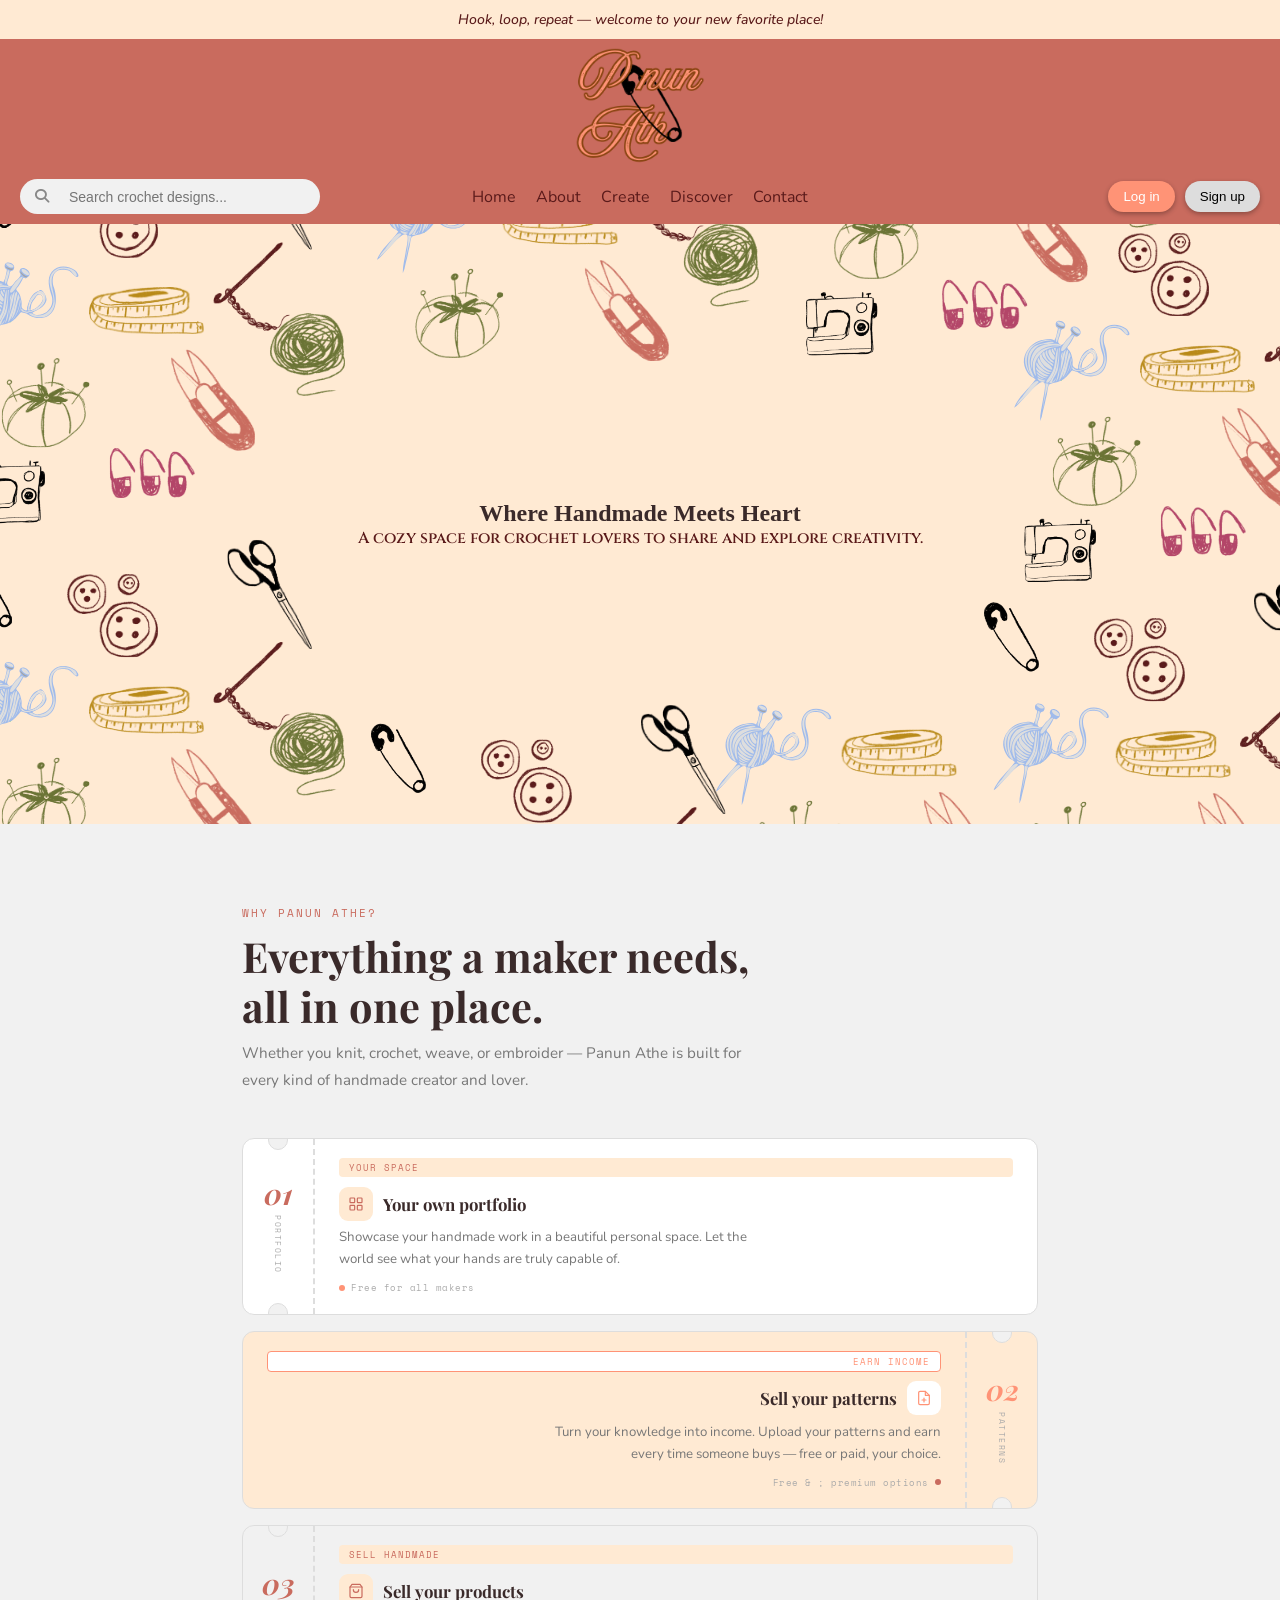
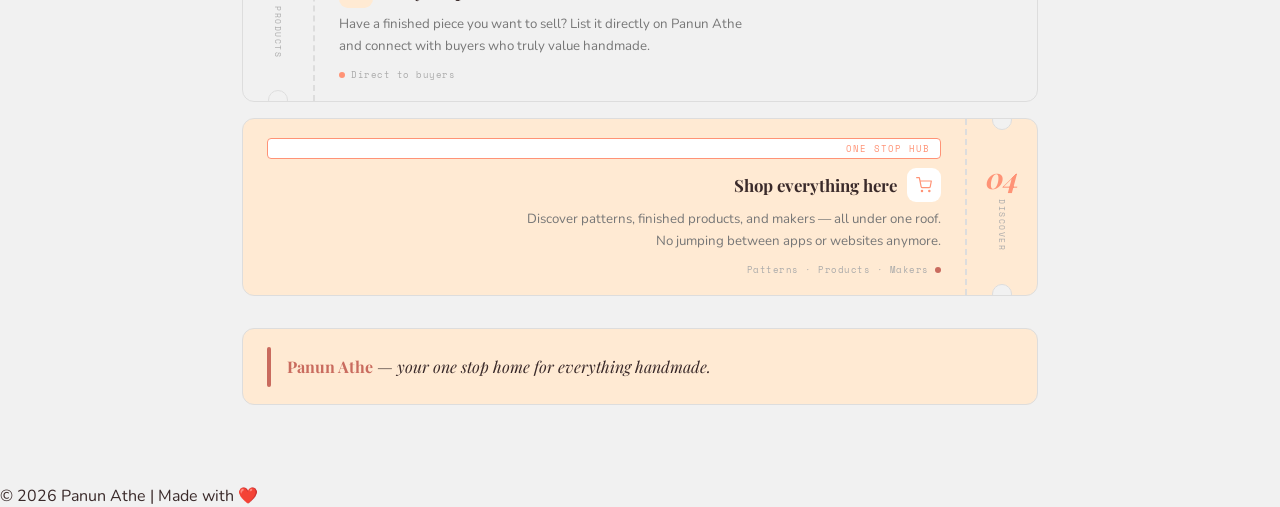
==== index.html @ ab09d7f5 "Added the why section in body. Also designed this section in css." ====
<!DOCTYPE html>
<html lang="en">

<head>
    <meta charset="UTF-8">
    <meta name="viewport" content="width=device-width, initial-scale=1.0">
    <title>Panun Athe</title>
    <link rel="stylesheet" href="./styles.css" />
    <link rel="stylesheet" href="https://cdnjs.cloudflare.com/ajax/libs/font-awesome/6.5.0/css/all.min.css">
    <link rel="preconnect" href="https://fonts.googleapis.com">
    <link rel="preconnect" href="https://fonts.gstatic.com" crossorigin>
    <link href="https://fonts.googleapis.com/css2?family=Cinzel:wght@400..900&display=swap" rel="stylesheet">
    <link
        href="https://fonts.googleapis.com/css2?family=Playfair+Display:ital,wght@0,700;1,700&family=Space+Mono:wght@400;700&family=Nunito:wght@400;600&display=swap"
        rel="stylesheet" />
</head>

<body>

    <!-- Top Announcement Bar -->
    <div class="top-bar">
        <p> Hook, loop, repeat — welcome to your new favorite place!</p>
    </div>

    <div class="logo">
        <img id="PA" src="./assests/images/PanunAtheLogo.png" alt="Panun Athe logo">
    </div>

    <!-- Navigation Bar -->
    <header class="navbar">

        <!-- Left Section (Search Bar) -->
        <div class="nav-left">
            <div class="search-box">
                <span class="search-icon">
                    <i class="fa-solid fa-magnifying-glass search-icon"></i>
                </span>
                <input type="text" placeholder="Search crochet designs...">
            </div>
        </div>

        <!-- Center Section -->
        <div class="nav-center">
            <a href="#">Home</a>
            <a href="./about.html">About</a>
            <a href="#">Create</a>
            <a href="#">Discover</a>
            <a href="#">Contact</a>
        </div>

        <!-- Right Section -->
        <div class="nav-right">
            <button class="login-btn">Log in</button>
            <button class="signup-btn">Sign up</button>
        </div>
    </header>

    <main>
        <section class="hero">

            <h1>Where Handmade Meets Heart</h1>
            <p>A cozy space for crochet lovers to share and explore creativity.</p>

        </section>

        <section class="why-section">

            <p class="why-label">Why Panun Athe?</p>
            <h2 class="why-title">Everything a maker needs,<br>all in one place.</h2>
            <p class="why-subtitle">Whether you knit, crochet, weave, or embroider — Panun Athe is built for every kind of handmade creator and lover.</p>
        
            <div class="ticket-stack">
                <div class="ticket">

                    <!-- Ticket 01 -->
                    <div class="ticket-stub">
                        <span class="stub-num" style="color: var(--red);">01</span>
                        <span class="stub-word">Portfolio</span>
                    </div>
                    <div class="ticket-body">
                        <span class="ticket-tag" style="background: var(--peach); color: var(--red)">Your space</span>
                        <div class="ticket-top-row">
                            <div class="ticket-icon" style="background: var(--peach);">
                                <svg viewBox="0 0 24 24" fill="none" stroke="#c96b5e" stroke-width="1.8"
                                    stroke-linecap="round" stroke-linejoin="round">
                                    <rect x="3" y="3" width="7" height="7" rx="1" />
                                    <rect x="14" y="3" width="7" height="7" rx="1" />
                                    <rect x="3" y="14" width="7" height="7" rx="1" />
                                    <rect x="14" y="14" width="7" height="7" rx="1" />
                                </svg>
                            </div>
                            <div class="ticket-name">Your own portfolio</div>
                        </div>
                        <p class="ticket-desc">Showcase your handmade work in a beautiful personal space. Let the world see what your hands are truly capable of.</p>
                        <div class="ticket-footer">
                            <div class="footer-dot" style="background: var(--orange);"></div>
                            <span class="footer-text">Free for all makers</span>
                        </div>
                    </div>
                </div>

                <!-- Ticket 02 -->
                <div class="ticket right">
                    <div class="ticket-stub">
                        <span class="stub-num" style="color: var(--orange);">02</span>
                        <span class="stub-word">Patterns</span>
                    </div>
                    <div class="ticket-body">
                        <span class="ticket-tag"
                            style="background: var(--white); color: var(--orange); border: 1px solid var(--orange);">Earn
                            income</span>
                        <div class="ticket-top-row">
                            <div class="ticket-icon" style="background: var(--white);">
                                <svg viewBox="0 0 24 24" fill="none" stroke="#ff9376" stroke-width="1.8"
                                    stroke-linecap="round" stroke-linejoin="round">
                                    <path d="M14 2H6a2 2 0 0 0-2 2v16a2 2 0 0 0 2 2h12a2 2 0 0 0 2-2V8z" />
                                    <polyline points="14 2 14 8 20 8" />
                                    <line x1="9" y1="15" x2="15" y2="15" />
                                    <line x1="12" y1="12" x2="12" y2="18" />
                                </svg>
                            </div>
                            <div class="ticket-name">Sell your patterns</div>
                        </div>
                        <p class="ticket-desc">Turn your knowledge into income. Upload your patterns and earn every time someone buys — free or paid, your choice.</p>
                        <div class="ticket-footer">
                            <div class="footer-dot" style="background: var(--red);"></div>
                            <span class="footer-text">Free & ; premium options</span>
                        </div>
                    </div>
                </div>
                
                <!-- Ticket 03 -->
                <div class="ticket plain">
                    <div class="ticket-stub">
                        <span class="stub-num" style="color: var(--red);">03</span>
                        <span class="stub-word">Products</span>
                    </div>
                    <div class="ticket-body">
                        <span class="ticket-tag" style="background: var(--peach); color: var(--red);">Sell
                            handmade</span>
                        <div class="ticket-top-row">
                            <div class="ticket-icon" style="background: var(--peach);">
                                <svg viewBox="0 0 24 24" fill="none" stroke="#c96b5e" stroke-width="1.8"
                                    stroke-linecap="round" stroke-linejoin="round">
                                    <path d="M6 2L3 6v14a2 2 0 0 0 2 2h14a2 2 0 0 0 2-2V6l-3-4z" />
                                    <line x1="3" y1="6" x2="21" y2="6" />
                                    <path d="M16 10a4 4 0 0 1-8 0" />
                                </svg>
                            </div>
                            <div class="ticket-name">Sell your products</div>
                        </div>
                        <p class="ticket-desc">Have a finished piece you want to sell? List it directly on Panun Athe and connect with buyers who truly value handmade.</p>
                        <div class="ticket-footer">
                            <div class="footer-dot" style="background: var(--orange);"></div>
                            <span class="footer-text">Direct to buyers</span>
                        </div>
                    </div>
                </div>

                <!-- Ticket 04 -->
                <div class="ticket right">
                    <div class="ticket-stub">
                        <span class="stub-num" style="color: var(--orange);">04</span>
                        <span class="stub-word">Discover</span>
                    </div>
                    <div class="ticket-body">
                        <span class="ticket-tag"
                            style="background: var(--white); color: var(--orange); border: 1px solid var(--orange);">One
                            stop hub</span>
                        <div class="ticket-top-row">
                            <div class="ticket-icon" style="background: var(--white);">
                                <svg viewBox="0 0 24 24" fill="none" stroke="#ff9376" stroke-width="1.8"
                                    stroke-linecap="round" stroke-linejoin="round">
                                    <circle cx="9" cy="21" r="1" />
                                    <circle cx="20" cy="21" r="1" />
                                    <path d="M1 1h4l2.68 13.39a2 2 0 0 0 2 1.61h9.72a2 2 0 0 0 2-1.61L23 6H6" />
                                </svg>
                            </div>
                            <div class="ticket-name">Shop everything here</div>
                        </div>
                        <p class="ticket-desc">Discover patterns, finished products, and makers — all under one roof. No jumping between apps or websites anymore.</p>
                        <div class="ticket-footer">
                            <div class="footer-dot" style="background: var(--red);"></div>
                            <span class="footer-text">Patterns · Products · Makers</span>
                        </div>
                    </div>
                </div>

            </div>

            <!-- Closing -->
            <div class="why-closing">
                <div class="closing-bar"></div>
                <p class="closing-text"><span>Panun Athe</span> — your one stop home for everything handmade.</p>
            </div>

        </section>
    </main>

    <footer>
        <p class="footer-bottom">© 2026 Panun Athe | Made with ❤️</p>
    </footer>


</body>

</html>
---- styles.css ----
* {
    margin: 0;
    padding: 0;
    box-sizing: border-box;
}

body {
    overflow-x: hidden;
}

/*top announcement bar*/
.top-bar {
    background-color: #FFEAD3;
    text-align: center;
    padding: 10px;
    margin-top: 0px;
    font-size: 14px;
    font-weight: 500;
    width: 100%;
}

.top-bar p {
    margin: 0;
    font-style: italic;
    color: #5a1a1a;
}

/*logo*/
.logo {
    background-color: #c96b5e;
    padding: 10px;
    width: 100%;
    height: 130px;
    display: flex;
    justify-content: center;
    align-items: center;
}

#PA {
    height: 120px;
    justify-content: center;
    position: static;

}

/*navbar*/
.navbar {
    display: flex;
    align-items: center;
    padding: 10px 20px;
    background-color: #c96b5e;
}

/*left*/
.nav-left {
    flex: 1;
    display: flex;
    align-items: center;
}

.search-box {
    display: flex;
    align-items: center;
    background-color: #f1f1f1;
    padding: 8px 15px;
    border-radius: 25px;
    width: 300px;
}

/* Icon */
.search-icon {
    margin-right: 10px;
    font-size: 14px;
    color: #888;
}

/* Input */
.search-box input {
    border: none;
    outline: none;
    background: transparent;
    width: 100%;
    font-size: 14px;
}


/*center*/
.nav-center {
    flex: 1;
    display: flex;
    justify-content: center;
    gap: 20px;
}

.nav-center a {
    text-decoration: none;
    color: #5a1a1a;
    transition: all 0.3s ease;
}

.nav-center a:hover {
    color: #FFEAD3;
    transform: translateY(-2px);
}

/*right*/
.nav-right {
    flex: 1;
    display: flex;
    justify-content: flex-end;
    gap: 10px;
}

/*buttons*/
.login-btn {
    background-color: #ff9376;
    color: white;
    border: none;
    padding: 8px 15px;
    border-radius: 20px;
}

.signup-btn {
    background-color: #ddd;
    border: none;
    padding: 8px 15px;
    border-radius: 20px;
}

.login-btn,
.signup-btn {
    box-shadow: 0 2px 5px rgba(0, 0, 0, 0.3);
}

.login-btn,
.signup-btn {
    transition: all 0.3s ease;
    cursor: pointer;
}

.login-btn:hover {
    background-color: #c4001d;
    transform: scale(1.05);
}

.signup-btn:hover {
    background-color: #ccc;
    transform: scale(1.05);
}

/* Hero */
.hero {
    background-image: url("./assests/images/doodle.png");
    background-position: center;
    height: 600px;
    display: flex;
    flex-direction: column;
    justify-content: center;
    align-items: center;
    position: relative;
}

.hero h1,
.hero p {
    position: relative;
    z-index: 1;
}

.hero>h1 {
    font-family: Gravitas One;
}

.hero>p {
    font-family: Cinzel;
    font-weight: 580;
    color: #5a1a1a;
}

/* ROOT COLOURS */
:root {
    --red: #c96b5e;
    --light-grey: #f1f1f1;
    --peach: #ffead3;
    --mid-grey: #dddddd;
    --orange: #ff9376;
    --text-dark: #3a2a2a;
    --text-mid: #777777;
    --text-soft: #aaaaaa;
    --white: #ffffff;
}

/* PAGE */
body {
    font-family: 'Nunito', sans-serif;
    background: var(--light-grey);
    color: var(--text-dark);
    min-height: 100vh;
}

/* ===== SECTION WRAPPER ===== */
.why-section {
    max-width: 860px;
    margin: 0 auto;
    padding: 5rem 2rem;
}


.why-label {
    font-family: 'Space Mono', monospace;
    font-size: 0.7rem;
    letter-spacing: 2px;
    text-transform: uppercase;
    color: var(--red);
    margin-bottom: 0.6rem;
}

.why-title {
    font-family: 'Playfair Display', serif;
    font-size: clamp(1.8rem, 4vw, 2.6rem);
    font-weight: 700;
    color: var(--text-dark);
    line-height: 1.2;
    margin-bottom: 0.6rem;
}

.why-subtitle {
    font-size: 0.95rem;
    color: var(--text-mid);
    line-height: 1.75;
    max-width: 500px;
    margin-bottom: 2.8rem;
}

/* TICKET STACK */
.ticket-stack {
    display: flex;
    flex-direction: column;
    gap: 1rem;
}

/* ===== SINGLE TICKET ===== */
.ticket {
    display: flex;
    border: 1.5px solid var(--mid-grey);
    border-radius: 12px;
    overflow: hidden;
    background: var(--white);
    min-height: 110px;
    transition: transform 0.2s ease, box-shadow 0.2s ease;
}

.ticket:hover {
    transform: translateY(-2px);
    box-shadow: 0 6px 24px rgba(37, 24, 23, 0.12);
}

/* ticket 02 and 04 are flipped right */
.ticket.right {
    flex-direction: row-reverse;
    background: var(--peach);
}

/* ticket 03 uses light grey background */
.ticket.plain {
    background: var(--light-grey);
}

/* ===== STUB (numbered side) ===== */
.ticket-stub {
    width: 72px;
    flex-shrink: 0;
    display: flex;
    flex-direction: column;
    align-items: center;
    justify-content: center;
    gap: 8px;
    padding: 1rem 0.5rem;
    border-right: 2px dashed var(--mid-grey);
    position: relative;
}

.ticket.right .ticket-stub {
    border-right: none;
    border-left: 2px dashed var(--mid-grey);
}

/* punched holes top and bottom of stub */
.ticket-stub::before,.ticket-stub::after {
    content: '';
    width: 18px;
    height: 18px;
    border-radius: 50%;
    background: var(--light-grey);
    border: 1.5px solid var(--mid-grey);
    position: absolute;
    left: 50%;
    transform: translateX(-50%);
}

.ticket-stub::before {
    top: -9px;
}

.ticket-stub::after {
    bottom: -9px;
}

.stub-num {
    font-family: 'Playfair Display', serif;
    font-style: italic;
    font-size: 1.8rem;
    font-weight: 700;
    line-height: 1;
}

.stub-word {
    font-family: 'Space Mono', monospace;
    font-size: 0.52rem;
    letter-spacing: 1.5px;
    text-transform: uppercase;
    color: var(--text-soft);
    writing-mode: vertical-rl;
}

/* ===== TICKET BODY ===== */
.ticket-body {
    flex: 1;
    padding: 1.2rem 1.5rem;
    display: flex;
    flex-direction: column;
    justify-content: center;
}

.ticket.right .ticket-body {
    text-align: right;
}

/* ===== TAG PILL ===== */
.ticket-tag {
    font-family: 'Space Mono', monospace;
    font-size: 0.58rem;
    letter-spacing: 1px;
    text-transform: uppercase;
    padding: 3px 10px;
    border-radius: 4px;
    display: inline-block;
    margin-bottom: 0.6rem;
}

/* ===== ICON + TITLE ROW ===== */
.ticket-top-row {
    display: flex;
    align-items: center;
    gap: 0.6rem;
    margin-bottom: 0.4rem;
}

.ticket.right .ticket-top-row {
    flex-direction: row-reverse;
}

.ticket-icon {
    width: 34px;
    height: 34px;
    border-radius: 9px;
    display: flex;
    align-items: center;
    justify-content: center;
    flex-shrink: 0;
}

.ticket-icon svg {
    width: 16px;
    height: 16px;
}

.ticket-name {
    font-family: 'Playfair Display', serif;
    font-size: 1.05rem;
    font-weight: 700;
    color: var(--text-dark);
}

/* ===== DESCRIPTION ===== */
.ticket-desc {
    font-size: 0.83rem;
    color: var(--text-mid);
    line-height: 1.65;
    max-width: 420px;
}

.ticket.right .ticket-desc {
    margin-left: auto;
}

/* ===== FOOTER DETAIL ===== */
.ticket-footer {
    display: flex;
    align-items: center;
    gap: 0.4rem;
    margin-top: 0.65rem;
}

.ticket.right .ticket-footer {
    flex-direction: row-reverse;
}

.footer-dot {
    width: 6px;
    height: 6px;
    border-radius: 50%;
    flex-shrink: 0;
}

.footer-text {
    font-family: 'Space Mono', monospace;
    font-size: 0.58rem;
    letter-spacing: 0.5px;
    color: var(--text-soft);
}

/* ===== CLOSING LINE ===== */
.why-closing {
    margin-top: 2rem;
    padding: 1.1rem 1.5rem;
    background: var(--peach);
    border-radius: 12px;
    border: 1.5px solid var(--mid-grey);
    display: flex;
    align-items: center;
    gap: 1rem;
}

.closing-bar {
    width: 4px;
    height: 40px;
    background: var(--red);
    border-radius: 2px;
    flex-shrink: 0;
}

.closing-text {
    font-family: 'Playfair Display', serif;
    font-style: italic;
    font-size: 1rem;
    color: var(--text-dark);
    line-height: 1.5;
}

.closing-text span {
    font-style: normal;
    color: var(--red);
    font-weight: 700;
}

/* ===== ANIMATIONS ===== */
@keyframes slideUp {
    from {
        opacity: 0;
        transform: translateY(24px);
    }

    to {
        opacity: 1;
        transform: translateY(0);
    }
}

.ticket {
    animation: slideUp 0.5s ease both;
}

.ticket:nth-child(1) {
    animation-delay: 0.1s;
}

.ticket:nth-child(2) {
    animation-delay: 0.2s;
}

.ticket:nth-child(3) {
    animation-delay: 0.3s;
}

.ticket:nth-child(4) {
    animation-delay: 0.4s;
}

/* ===== RESPONSIVE FOR WHY SECTION===== */
@media (max-width: 520px) {
    .ticket-stub {
        width: 56px;
    }

    .stub-num {
        font-size: 1.4rem;
    }

    .ticket-body {
        padding: 1rem;
    }

    .ticket-name {
        font-size: 0.95rem;
    }
}
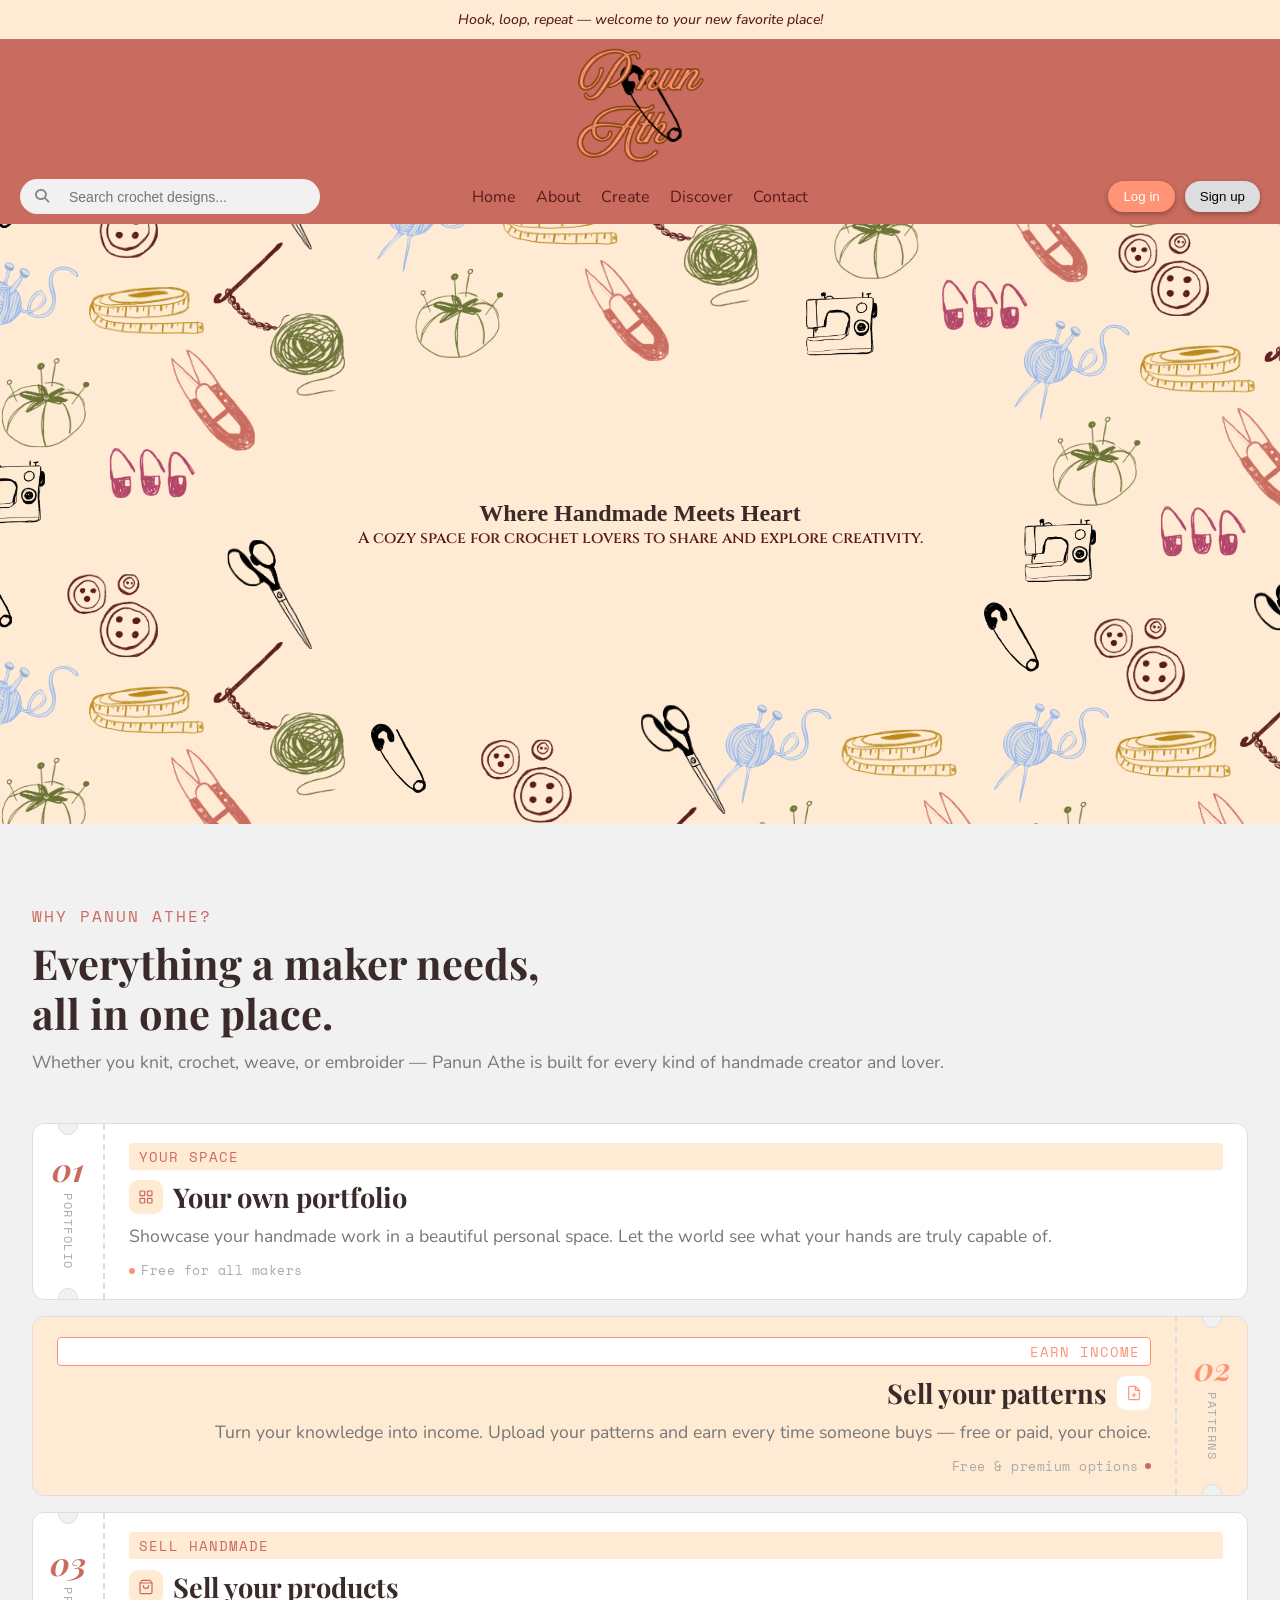
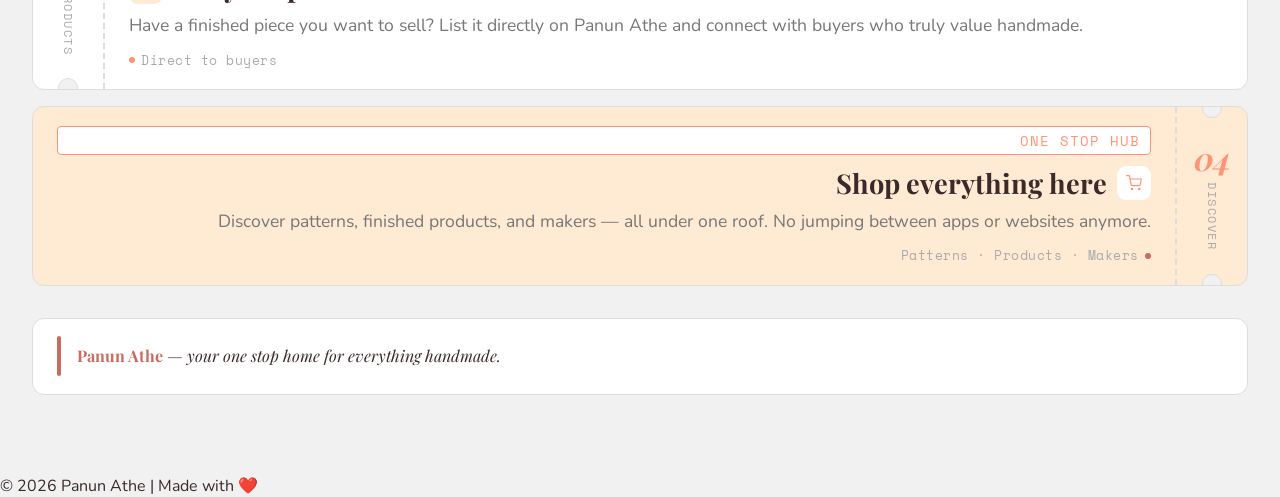
==== commit 467cca8d: "Edited the why section in css. Incresed its width and checked different color combos." ====
--- a/index.html
+++ b/index.html
@@ -124,7 +124,7 @@
                         <p class="ticket-desc">Turn your knowledge into income. Upload your patterns and earn every time someone buys — free or paid, your choice.</p>
                         <div class="ticket-footer">
                             <div class="footer-dot" style="background: var(--red);"></div>
-                            <span class="footer-text">Free & ; premium options</span>
+                            <span class="footer-text">Free & premium options</span>
                         </div>
                     </div>
                 </div>
--- a/styles.css
+++ b/styles.css
@@ -199,7 +199,7 @@
 
 /* ===== SECTION WRAPPER ===== */
 .why-section {
-    max-width: 860px;
+    max-width: 100%;
     margin: 0 auto;
     padding: 5rem 2rem;
 }
@@ -207,7 +207,7 @@
 
 .why-label {
     font-family: 'Space Mono', monospace;
-    font-size: 0.7rem;
+    font-size: 1.0rem;
     letter-spacing: 2px;
     text-transform: uppercase;
     color: var(--red);
@@ -224,10 +224,10 @@
 }
 
 .why-subtitle {
-    font-size: 0.95rem;
+    font-size: 1.1rem;
     color: var(--text-mid);
     line-height: 1.75;
-    max-width: 500px;
+    max-width: 100%;
     margin-bottom: 2.8rem;
 }
 
@@ -262,7 +262,7 @@
 
 /* ticket 03 uses light grey background */
 .ticket.plain {
-    background: var(--light-grey);
+    background: var(--white);
 }
 
 /* ===== STUB (numbered side) ===== */
@@ -308,14 +308,14 @@
 .stub-num {
     font-family: 'Playfair Display', serif;
     font-style: italic;
-    font-size: 1.8rem;
+    font-size: 2.0rem;
     font-weight: 700;
     line-height: 1;
 }
 
 .stub-word {
     font-family: 'Space Mono', monospace;
-    font-size: 0.52rem;
+    font-size: 0.75rem;
     letter-spacing: 1.5px;
     text-transform: uppercase;
     color: var(--text-soft);
@@ -338,7 +338,7 @@
 /* ===== TAG PILL ===== */
 .ticket-tag {
     font-family: 'Space Mono', monospace;
-    font-size: 0.58rem;
+    font-size: 0.9rem;
     letter-spacing: 1px;
     text-transform: uppercase;
     padding: 3px 10px;
@@ -376,17 +376,17 @@
 
 .ticket-name {
     font-family: 'Playfair Display', serif;
-    font-size: 1.05rem;
+    font-size: 1.7rem;
     font-weight: 700;
     color: var(--text-dark);
 }
 
 /* ===== DESCRIPTION ===== */
 .ticket-desc {
-    font-size: 0.83rem;
+    font-size: 1.1rem;
     color: var(--text-mid);
     line-height: 1.65;
-    max-width: 420px;
+    max-width: 100%;
 }
 
 .ticket.right .ticket-desc {
@@ -414,7 +414,7 @@
 
 .footer-text {
     font-family: 'Space Mono', monospace;
-    font-size: 0.58rem;
+    font-size: 0.80rem;
     letter-spacing: 0.5px;
     color: var(--text-soft);
 }
@@ -423,7 +423,7 @@
 .why-closing {
     margin-top: 2rem;
     padding: 1.1rem 1.5rem;
-    background: var(--peach);
+    background: var(--white);
     border-radius: 12px;
     border: 1.5px solid var(--mid-grey);
     display: flex;
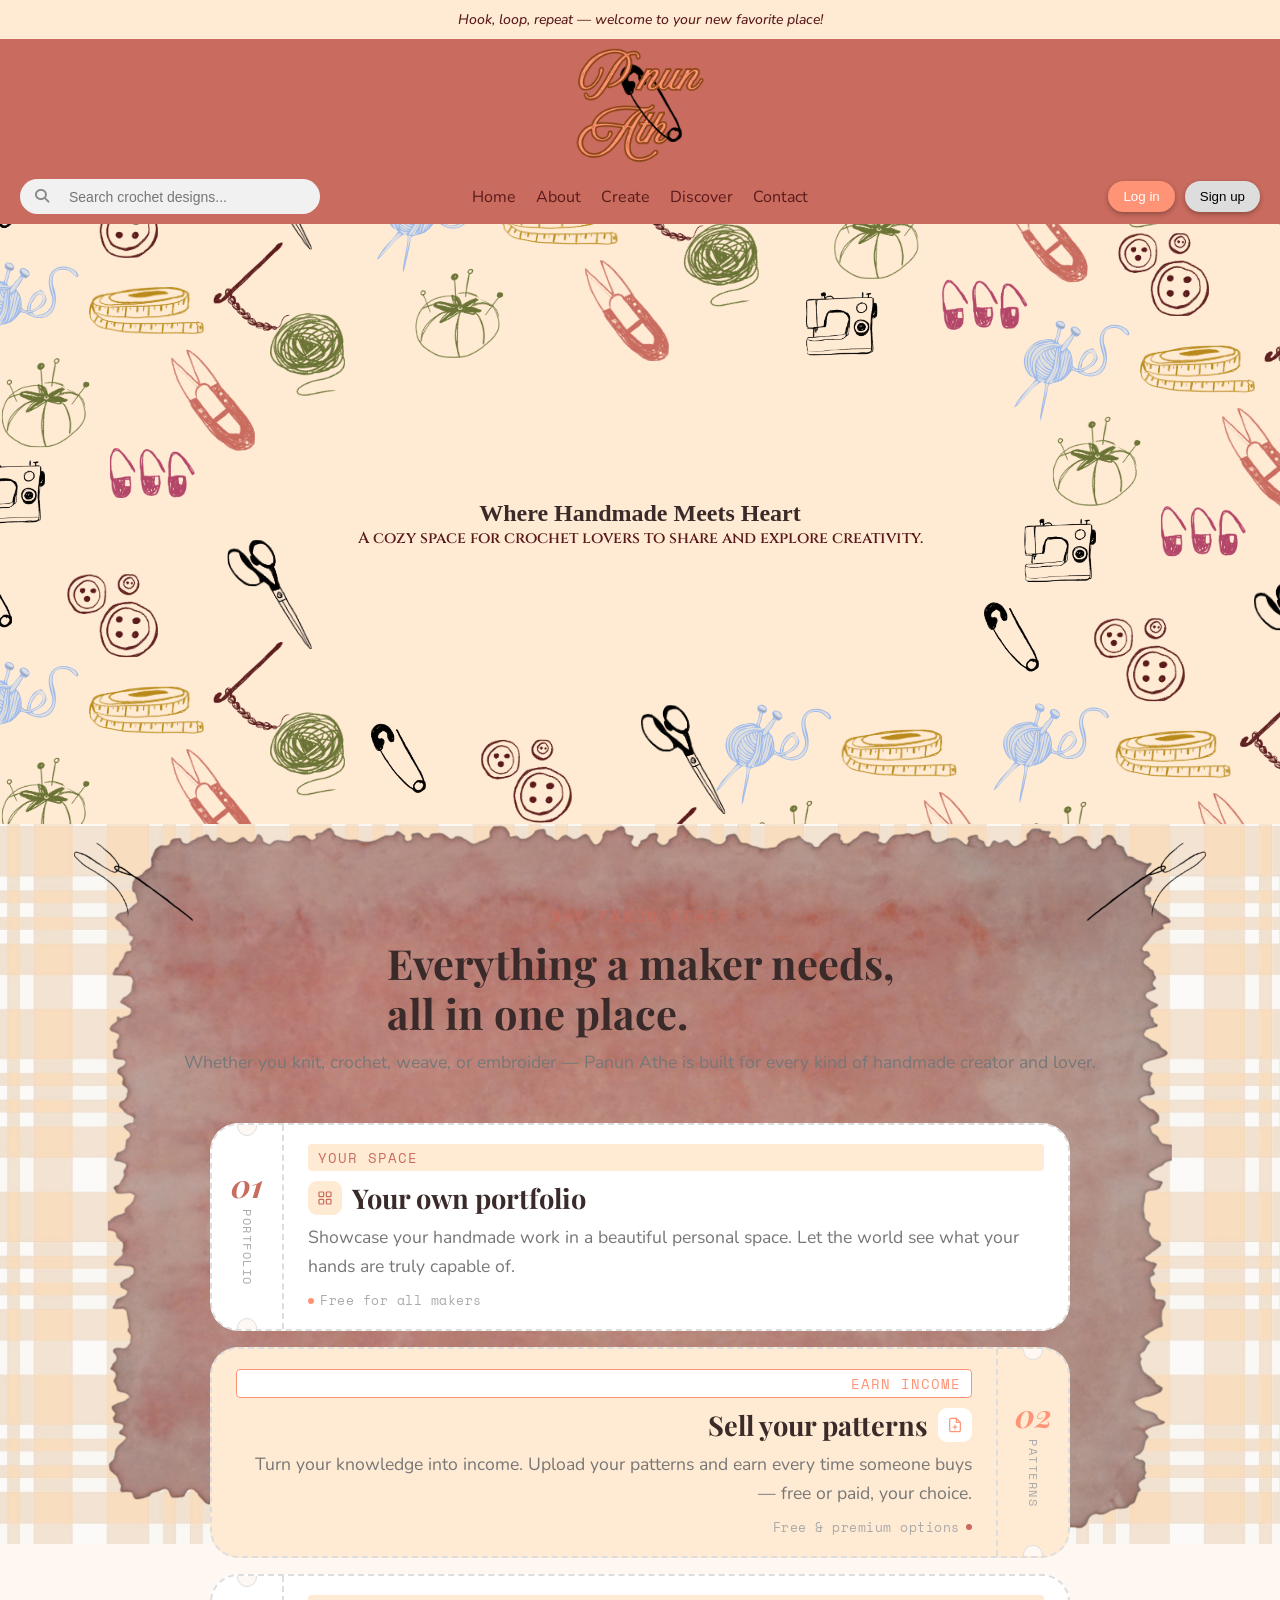
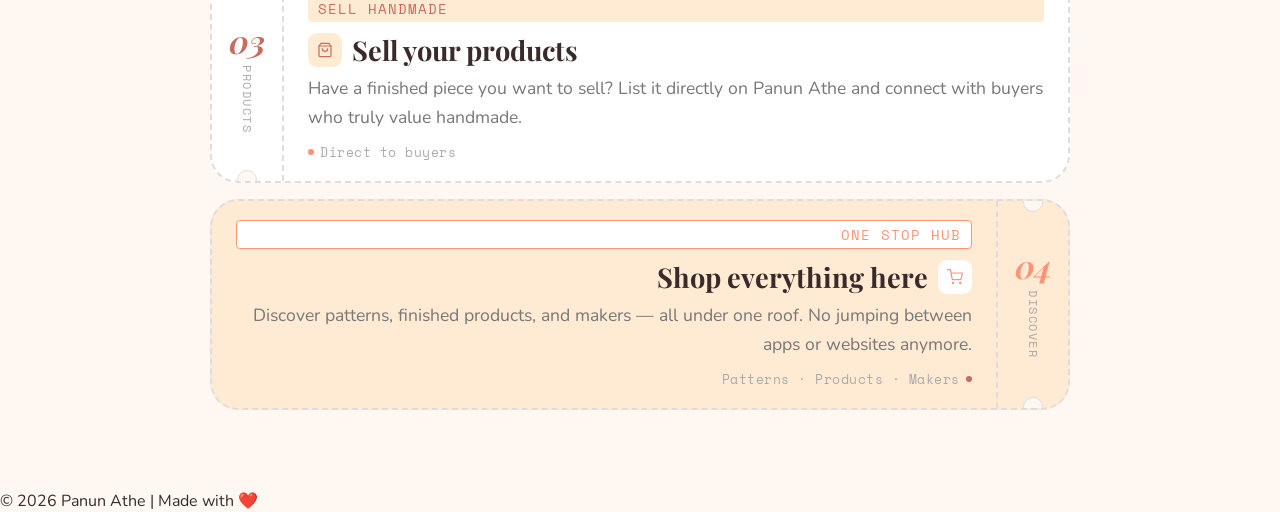
==== commit 1da02ee3: "Adjusted the styling of why panun athe section." ====
--- a/index.html
+++ b/index.html
@@ -188,11 +188,6 @@
 
             </div>
 
-            <!-- Closing -->
-            <div class="why-closing">
-                <div class="closing-bar"></div>
-                <p class="closing-text"><span>Panun Athe</span> — your one stop home for everything handmade.</p>
-            </div>
 
         </section>
     </main>
--- a/styles.css
+++ b/styles.css
@@ -179,7 +179,7 @@
 /* ROOT COLOURS */
 :root {
     --red: #c96b5e;
-    --light-grey: #f1f1f1;
+    --light-grey: #fff8f2;
     --peach: #ffead3;
     --mid-grey: #dddddd;
     --orange: #ff9376;
@@ -199,9 +199,18 @@
 
 /* ===== SECTION WRAPPER ===== */
 .why-section {
-    max-width: 100%;
-    margin: 0 auto;
-    padding: 5rem 2rem;
+width:100%;
+min-height: 100vh;
+display: flex;
+flex-direction: column;
+align-items: center;
+background-image: url("./assests/images/scrapbookbg.png");
+background-repeat: no-repeat;
+background-position: center-top;
+background-size: 100% auto;
+margin: 0 auto;
+padding: 5rem 2rem;
+
 }
 
 
@@ -236,13 +245,16 @@
     display: flex;
     flex-direction: column;
     gap: 1rem;
+    max-width: 860px;
+    margin: 0 auto;
+
 }
 
 /* ===== SINGLE TICKET ===== */
 .ticket {
     display: flex;
-    border: 1.5px solid var(--mid-grey);
-    border-radius: 12px;
+    border: 2px dashed var(--mid-grey);
+    border-radius: 28px;
     overflow: hidden;
     background: var(--white);
     min-height: 110px;
@@ -251,7 +263,7 @@
 
 .ticket:hover {
     transform: translateY(-2px);
-    box-shadow: 0 6px 24px rgba(37, 24, 23, 0.12);
+    box-shadow: 0 6px 18px rgba(0, 0, 0, 0.4);
 }
 
 /* ticket 02 and 04 are flipped right */
@@ -419,40 +431,6 @@
     color: var(--text-soft);
 }
 
-/* ===== CLOSING LINE ===== */
-.why-closing {
-    margin-top: 2rem;
-    padding: 1.1rem 1.5rem;
-    background: var(--white);
-    border-radius: 12px;
-    border: 1.5px solid var(--mid-grey);
-    display: flex;
-    align-items: center;
-    gap: 1rem;
-}
-
-.closing-bar {
-    width: 4px;
-    height: 40px;
-    background: var(--red);
-    border-radius: 2px;
-    flex-shrink: 0;
-}
-
-.closing-text {
-    font-family: 'Playfair Display', serif;
-    font-style: italic;
-    font-size: 1rem;
-    color: var(--text-dark);
-    line-height: 1.5;
-}
-
-.closing-text span {
-    font-style: normal;
-    color: var(--red);
-    font-weight: 700;
-}
-
 /* ===== ANIMATIONS ===== */
 @keyframes slideUp {
     from {
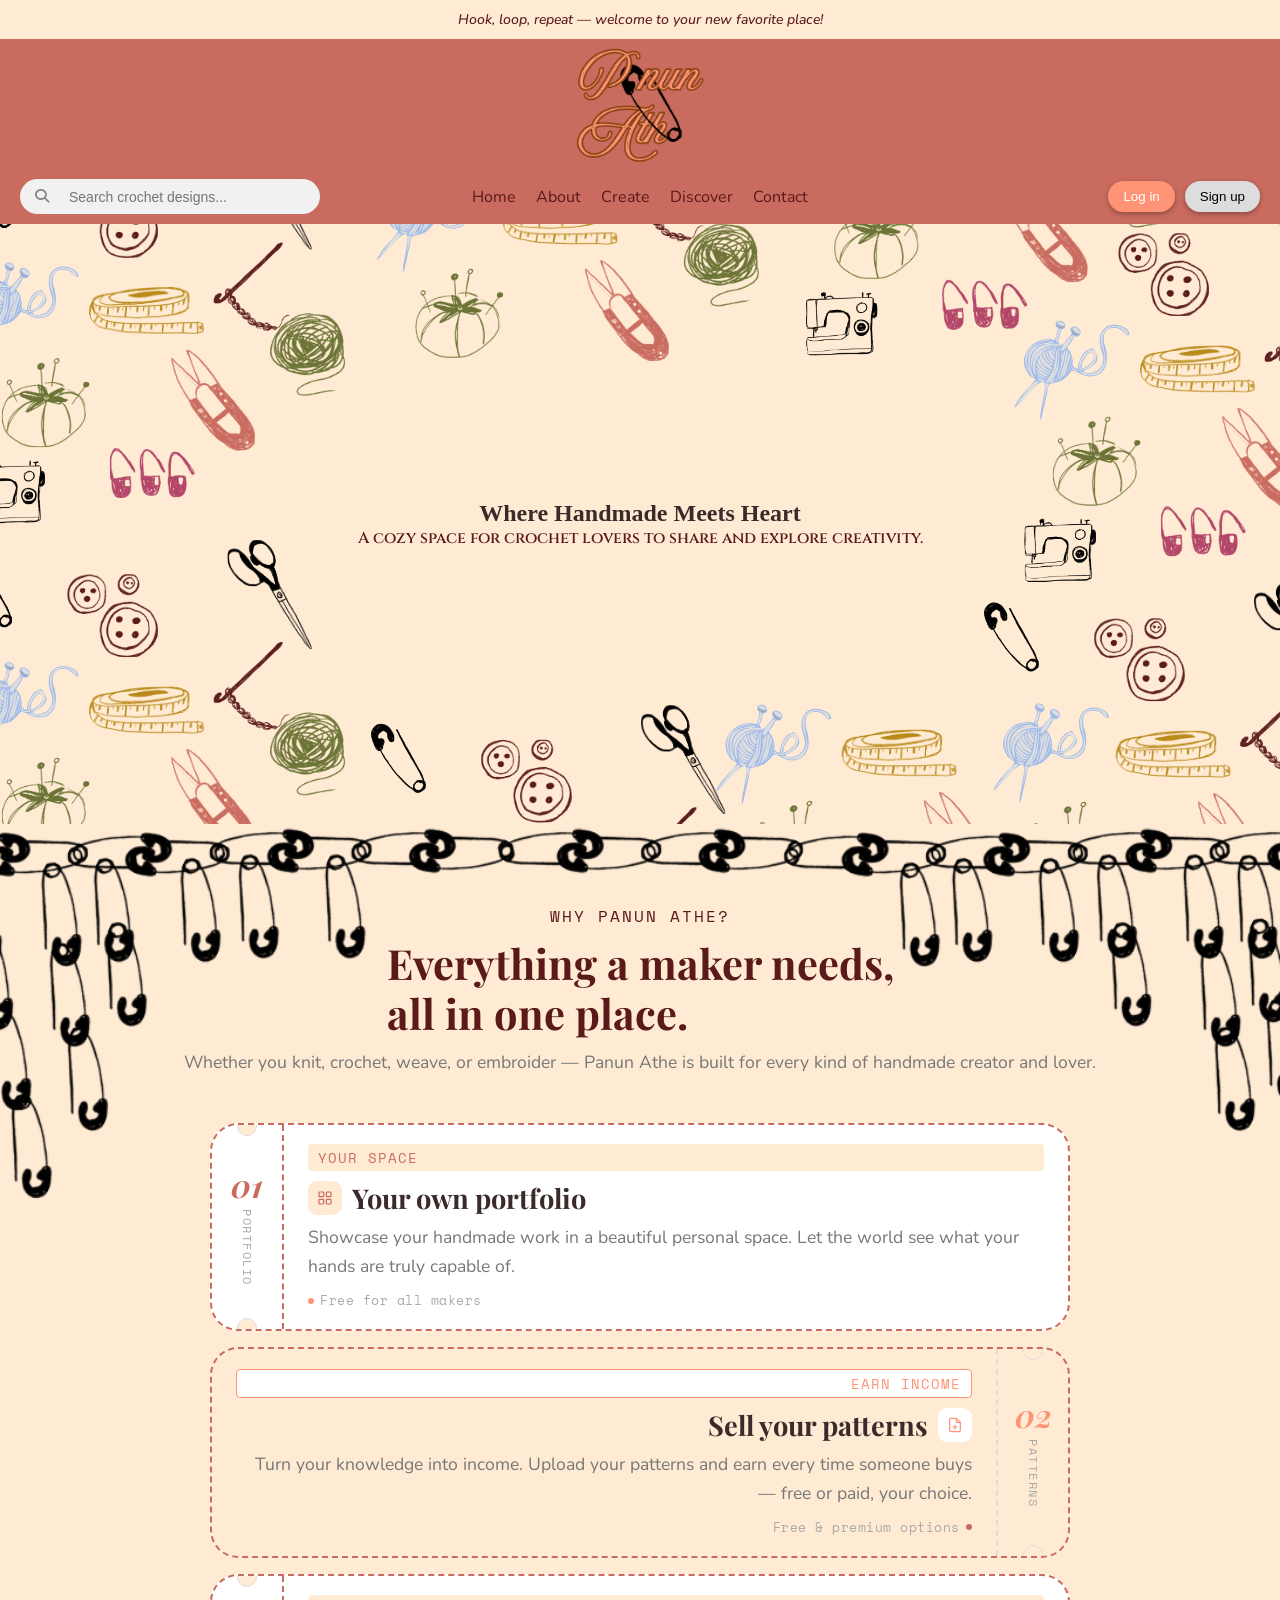
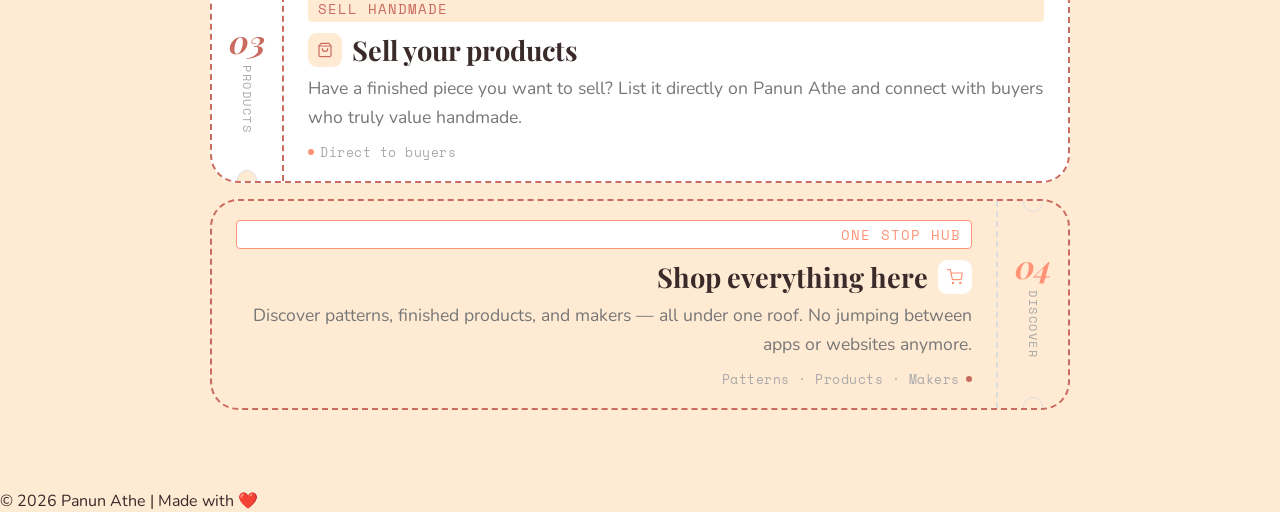
==== commit d810459a: "Added the panun athe icon. Also finalized the background for why panun athe section." ====
--- a/index.html
+++ b/index.html
@@ -13,6 +13,7 @@
     <link
         href="https://fonts.googleapis.com/css2?family=Playfair+Display:ital,wght@0,700;1,700&family=Space+Mono:wght@400;700&family=Nunito:wght@400;600&display=swap"
         rel="stylesheet" />
+    <link rel="icon" type="image/png" href="./assests/images/icon.png" />    
 </head>
 
 <body>
--- a/styles.css
+++ b/styles.css
@@ -179,7 +179,7 @@
 /* ROOT COLOURS */
 :root {
     --red: #c96b5e;
-    --light-grey: #fff8f2;
+    --light-grey: #FFEAD3;
     --peach: #ffead3;
     --mid-grey: #dddddd;
     --orange: #ff9376;
@@ -204,10 +204,10 @@
 display: flex;
 flex-direction: column;
 align-items: center;
-background-image: url("./assests/images/scrapbookbg.png");
+background-image: url("./assests/images/scrapbookbgmore\ \(5\).png");
 background-repeat: no-repeat;
-background-position: center-top;
-background-size: 100% auto;
+background-position: center center;
+background-size: cover;
 margin: 0 auto;
 padding: 5rem 2rem;
 
@@ -219,7 +219,7 @@
     font-size: 1.0rem;
     letter-spacing: 2px;
     text-transform: uppercase;
-    color: var(--red);
+    color: #5a1a1a;
     margin-bottom: 0.6rem;
 }
 
@@ -227,7 +227,7 @@
     font-family: 'Playfair Display', serif;
     font-size: clamp(1.8rem, 4vw, 2.6rem);
     font-weight: 700;
-    color: var(--text-dark);
+    color: #5a1a1a;
     line-height: 1.2;
     margin-bottom: 0.6rem;
 }
@@ -253,7 +253,7 @@
 /* ===== SINGLE TICKET ===== */
 .ticket {
     display: flex;
-    border: 2px dashed var(--mid-grey);
+    border: 2px dashed #c96b5e;
     border-radius: 28px;
     overflow: hidden;
     background: var(--white);
@@ -287,7 +287,7 @@
     justify-content: center;
     gap: 8px;
     padding: 1rem 0.5rem;
-    border-right: 2px dashed var(--mid-grey);
+    border-right: 2px dashed #c96b5e;
     position: relative;
 }
 
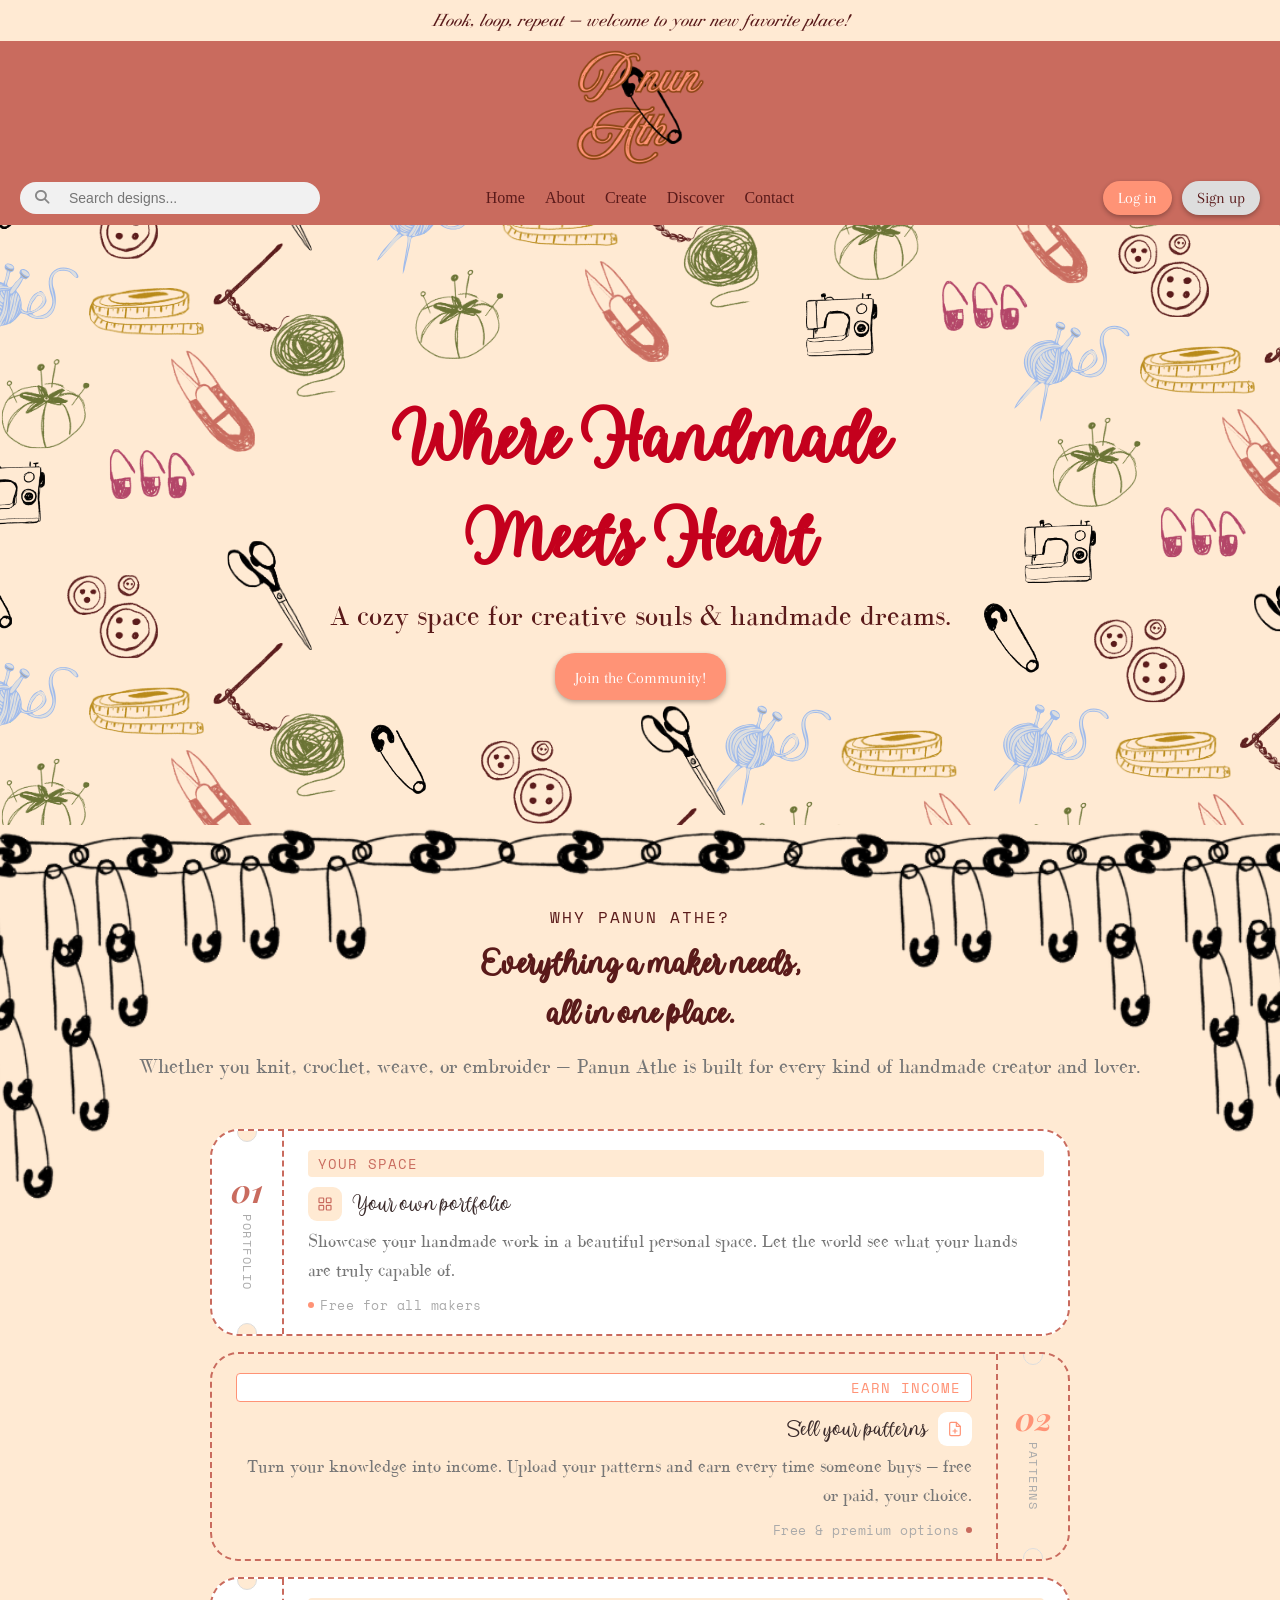
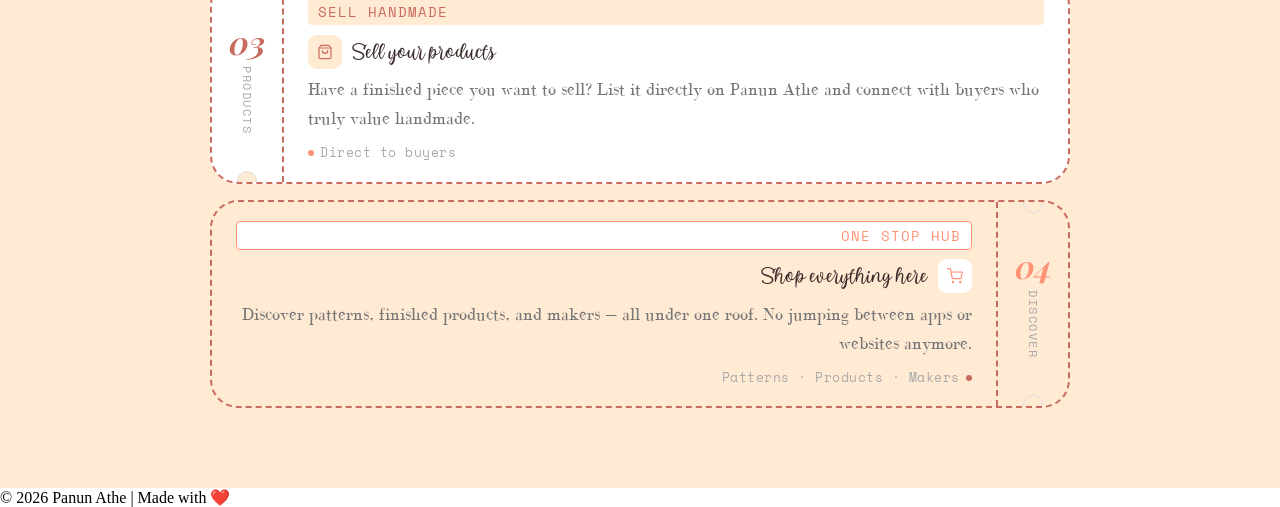
==== commit 387a7746: "Edited the fonts. Now the hero section and the why panun athe section look coordinated." ====
--- a/index.html
+++ b/index.html
@@ -36,7 +36,7 @@
                 <span class="search-icon">
                     <i class="fa-solid fa-magnifying-glass search-icon"></i>
                 </span>
-                <input type="text" placeholder="Search crochet designs...">
+                <input type="text" placeholder="Search designs...">
             </div>
         </div>
 
@@ -51,16 +51,17 @@
 
         <!-- Right Section -->
         <div class="nav-right">
-            <button class="login-btn">Log in</button>
-            <button class="signup-btn">Sign up</button>
+            <button class="login-btn"><a href="./login.html">Log in</a></button>
+            <button class="signup-btn"><a href="./signup.html">Sign up</a></button>
         </div>
     </header>
 
     <main>
         <section class="hero">
 
-            <h1>Where Handmade Meets Heart</h1>
-            <p>A cozy space for crochet lovers to share and explore creativity.</p>
+            <h1>Where <span>H</span>andmade<br>Meets <span>H</span>eart</h1>
+            <p>A cozy space for creative souls & handmade dreams.</p>
+            <button><a href="#">Join the Community!</a> </button>
 
         </section>
 
--- a/styles.css
+++ b/styles.css
@@ -23,6 +23,8 @@
     margin: 0;
     font-style: italic;
     color: #5a1a1a;
+    font-family: BodoniFlF-Italic, serif;
+    font-size: 18px;
 }
 
 /*logo*/
@@ -112,12 +114,25 @@
 }
 
 /*buttons*/
-.login-btn {
+.login-btn, .hero>button {
     background-color: #ff9376;
-    color: white;
     border: none;
     padding: 8px 15px;
     border-radius: 20px;
+}
+
+.login-btn a, .hero>button a {
+    color: white;
+    text-decoration: none;
+    font-family: 'Arapey-Regular', serif;
+    font-size: 16px;
+}
+
+.signup-btn a{
+    color: #5a1a1a;
+    text-decoration: none;
+    font-family: 'Arapey-Regular', serif;
+    font-size: 16px;
 }
 
 .signup-btn {
@@ -127,18 +142,16 @@
     border-radius: 20px;
 }
 
-.login-btn,
-.signup-btn {
+.login-btn ,.signup-btn , .hero>button {
     box-shadow: 0 2px 5px rgba(0, 0, 0, 0.3);
 }
 
-.login-btn,
-.signup-btn {
+.login-btn,.signup-btn, .hero>button {
     transition: all 0.3s ease;
     cursor: pointer;
 }
 
-.login-btn:hover {
+.login-btn:hover,.hero>button:hover {
     background-color: #c4001d;
     transform: scale(1.05);
 }
@@ -160,20 +173,53 @@
     position: relative;
 }
 
-.hero h1,
-.hero p {
+.hero h1, .hero p {
     position: relative;
     z-index: 1;
 }
 
+@font-face{
+    font-family: "Howell-Script";
+    src: url('./fonts/Howell-Script.ttf') format('truetype');
+}
+
+@font-face{
+    font-family: 'BodoniFlF-Roman';
+    src: url('./fonts/BodoniFLF-Roman.ttf') format('truetype');
+}
+
+@font-face{
+    font-family: 'BodoniFlF-Italic';
+    src: url('./fonts/BodoniFLF-Italic.ttf') format('truetype');
+}
+
+@font-face{
+    font-family: 'Arapey-Regular';
+    src: url('./fonts/Arapey-Regular.ttf') format('truetype');
+}
 .hero>h1 {
-    font-family: Gravitas One;
+    text-align: center;
+    font-size: 90px;
+    line-height: 1.1;
+    font-family: "Howell-Script";
+    margin-top: 40px;
+    margin-bottom: 10px;
+    color:#c4001d;
+    -webkit-text-stroke: 0.01px #c96b5e
+    
 }
 
 .hero>p {
-    font-family: Cinzel;
-    font-weight: 580;
+    font-family:'BodoniFlF-Roman' , serif;
+    font-size: 29px;
     color: #5a1a1a;
+    margin-bottom: 21px;
+}
+
+.hero>button {
+    padding: 12px 20px;
+    font-size: 20px;
+    font-weight: 400;
 }
 
 /* ROOT COLOURS */
@@ -187,14 +233,6 @@
     --text-mid: #777777;
     --text-soft: #aaaaaa;
     --white: #ffffff;
-}
-
-/* PAGE */
-body {
-    font-family: 'Nunito', sans-serif;
-    background: var(--light-grey);
-    color: var(--text-dark);
-    min-height: 100vh;
 }
 
 /* ===== SECTION WRAPPER ===== */
@@ -224,16 +262,18 @@
 }
 
 .why-title {
-    font-family: 'Playfair Display', serif;
+    font-family: 'Howell-Script', cursive;
     font-size: clamp(1.8rem, 4vw, 2.6rem);
     font-weight: 700;
     color: #5a1a1a;
     line-height: 1.2;
     margin-bottom: 0.6rem;
+    text-align: center;
 }
 
 .why-subtitle {
-    font-size: 1.1rem;
+    font-family:'BodoniFlF-Roman' , serif;
+    font-size: 1.3rem;
     color: var(--text-mid);
     line-height: 1.75;
     max-width: 100%;
@@ -293,7 +333,7 @@
 
 .ticket.right .ticket-stub {
     border-right: none;
-    border-left: 2px dashed var(--mid-grey);
+    border-left: 2px dashed #c96b5e;;
 }
 
 /* punched holes top and bottom of stub */
@@ -387,14 +427,15 @@
 }
 
 .ticket-name {
-    font-family: 'Playfair Display', serif;
+    font-family: 'Howell-Script', cursive;
     font-size: 1.7rem;
-    font-weight: 700;
+    font-weight: 599;
     color: var(--text-dark);
 }
 
 /* ===== DESCRIPTION ===== */
 .ticket-desc {
+    font-family:'BodoniFlF-Roman' , serif;
     font-size: 1.1rem;
     color: var(--text-mid);
     line-height: 1.65;
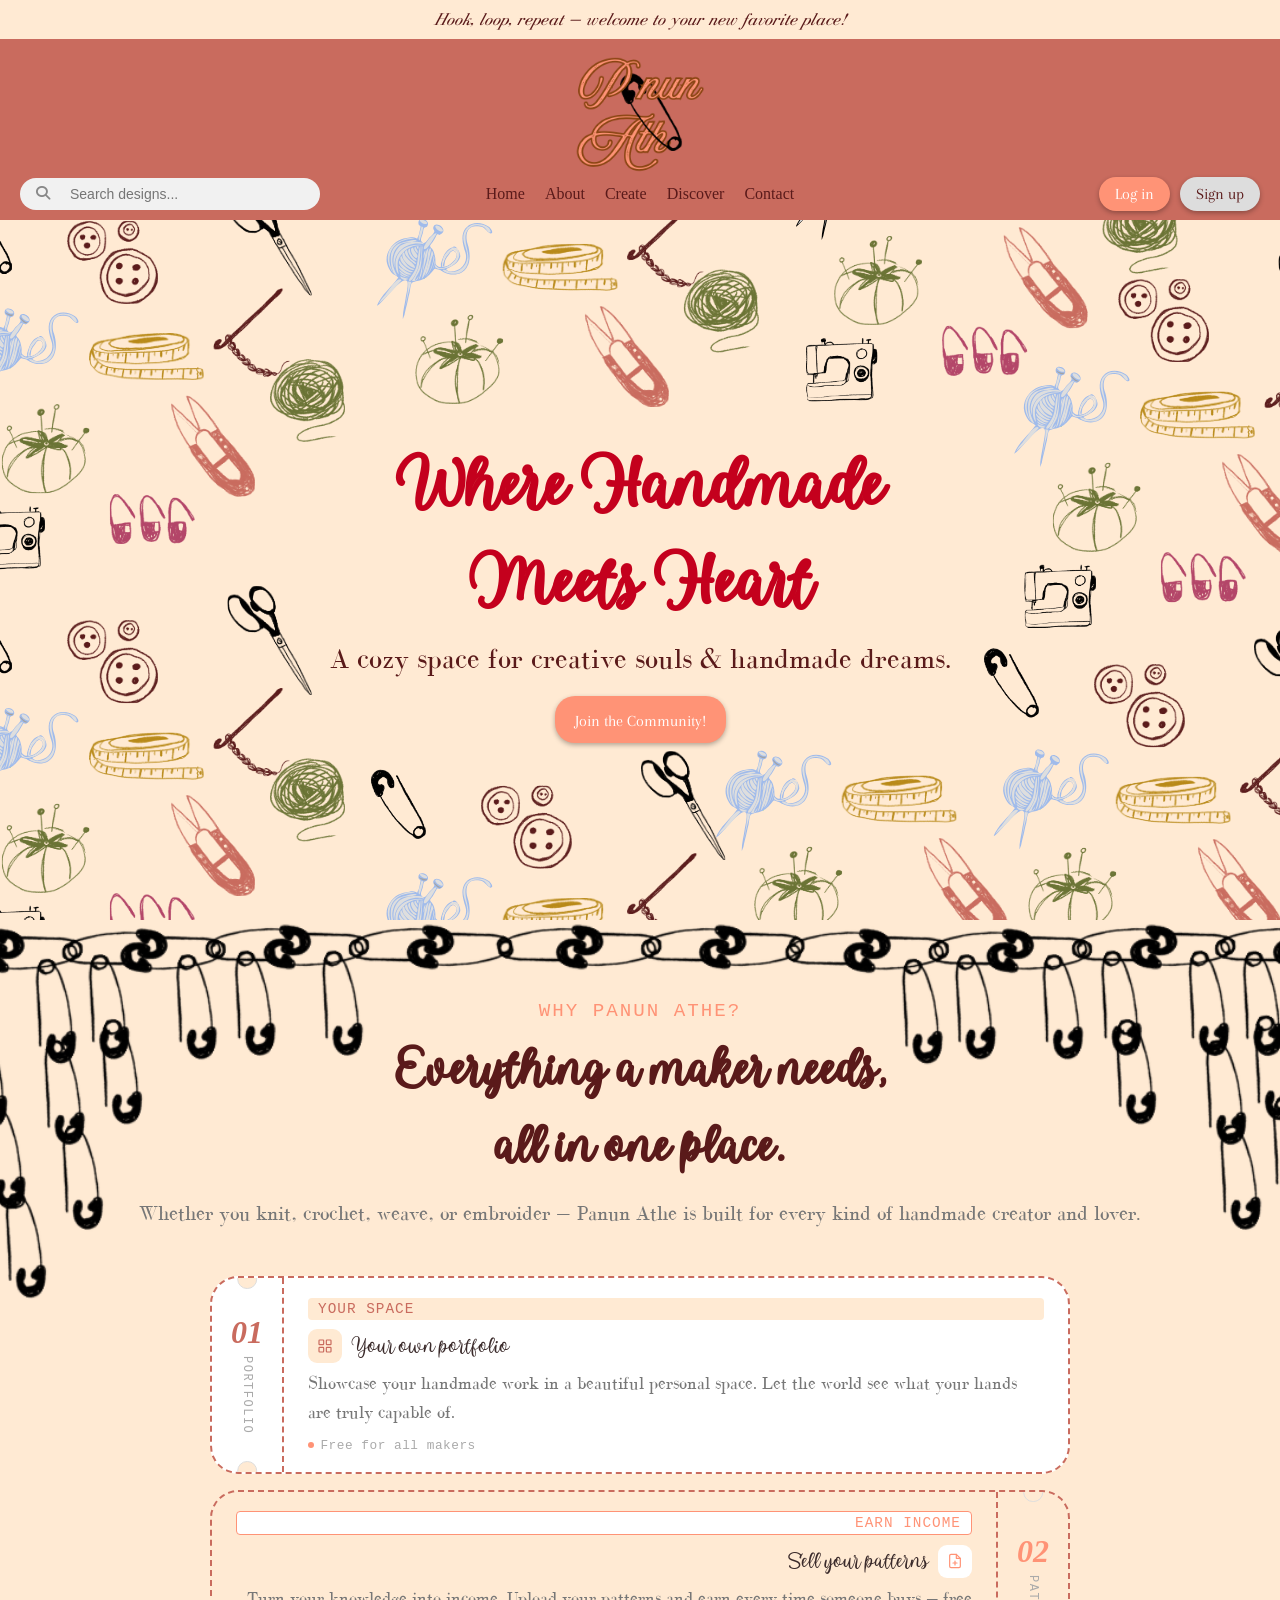
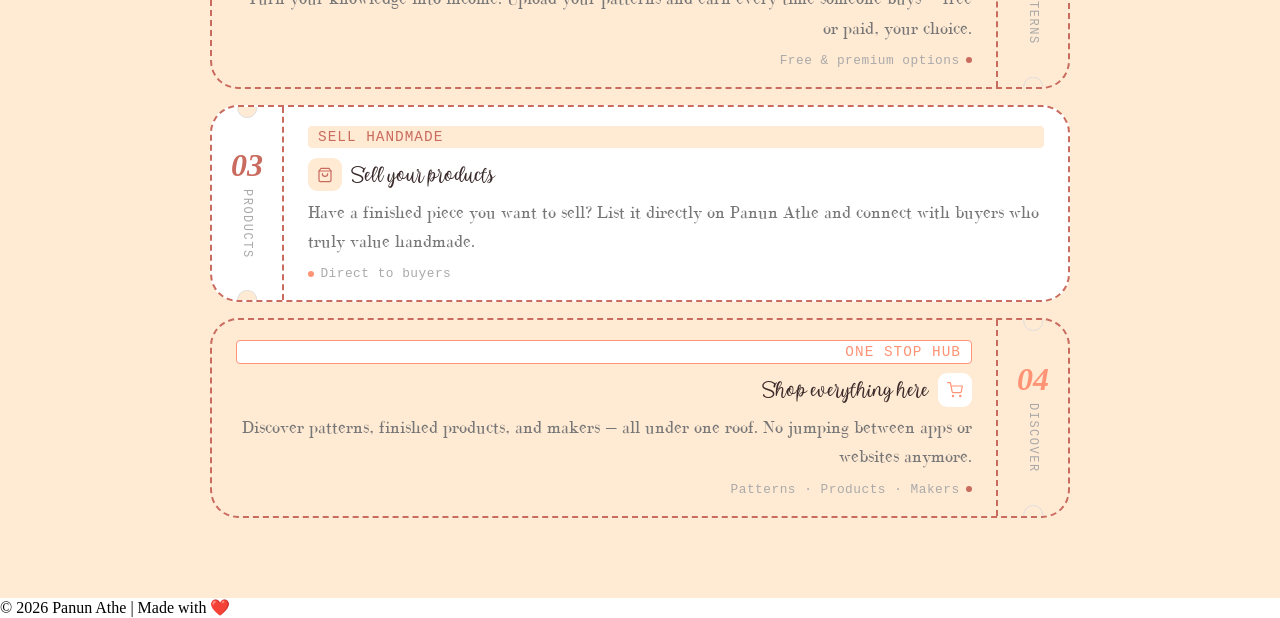
==== commit 3837a975: "clean up CSS units and remove unused root variables" ====
--- a/index.html
+++ b/index.html
@@ -5,15 +5,9 @@
     <meta charset="UTF-8">
     <meta name="viewport" content="width=device-width, initial-scale=1.0">
     <title>Panun Athe</title>
-    <link rel="stylesheet" href="./styles.css" />
-    <link rel="stylesheet" href="https://cdnjs.cloudflare.com/ajax/libs/font-awesome/6.5.0/css/all.min.css">
-    <link rel="preconnect" href="https://fonts.googleapis.com">
-    <link rel="preconnect" href="https://fonts.gstatic.com" crossorigin>
-    <link href="https://fonts.googleapis.com/css2?family=Cinzel:wght@400..900&display=swap" rel="stylesheet">
-    <link
-        href="https://fonts.googleapis.com/css2?family=Playfair+Display:ital,wght@0,700;1,700&family=Space+Mono:wght@400;700&family=Nunito:wght@400;600&display=swap"
-        rel="stylesheet" />
-    <link rel="icon" type="image/png" href="./assests/images/icon.png" />    
+    <link rel="stylesheet" href="./styles.css" />                      <!-- main stylesheet -->
+    <link rel="stylesheet" href="https://cdnjs.cloudflare.com/ajax/libs/font-awesome/6.5.0/css/all.min.css">                                                              <!--Magnifying glass icons-->
+    <link rel="icon" type="image/png" href="./assests/images/icon.png" />    <!-- web icon -->
 </head>
 
 <body>
@@ -59,7 +53,7 @@
     <main>
         <section class="hero">
 
-            <h1>Where <span>H</span>andmade<br>Meets <span>H</span>eart</h1>
+            <h1>Where Handmade<br>Meets Heart</h1>
             <p>A cozy space for creative souls & handmade dreams.</p>
             <button><a href="#">Join the Community!</a> </button>
 
@@ -76,13 +70,13 @@
 
                     <!-- Ticket 01 -->
                     <div class="ticket-stub">
-                        <span class="stub-num" style="color: var(--red);">01</span>
+                        <span class="stub-num" style="color: #c96b5e;">01</span>
                         <span class="stub-word">Portfolio</span>
                     </div>
                     <div class="ticket-body">
-                        <span class="ticket-tag" style="background: var(--peach); color: var(--red)">Your space</span>
+                        <span class="ticket-tag" style="background: #ffead3; color: #c96b5e">Your space</span>
                         <div class="ticket-top-row">
-                            <div class="ticket-icon" style="background: var(--peach);">
+                            <div class="ticket-icon" style="background: #ffead3;">
                                 <svg viewBox="0 0 24 24" fill="none" stroke="#c96b5e" stroke-width="1.8"
                                     stroke-linecap="round" stroke-linejoin="round">
                                     <rect x="3" y="3" width="7" height="7" rx="1" />
@@ -95,7 +89,7 @@
                         </div>
                         <p class="ticket-desc">Showcase your handmade work in a beautiful personal space. Let the world see what your hands are truly capable of.</p>
                         <div class="ticket-footer">
-                            <div class="footer-dot" style="background: var(--orange);"></div>
+                            <div class="footer-dot" style="background: #ff9376;"></div>
                             <span class="footer-text">Free for all makers</span>
                         </div>
                     </div>
@@ -104,15 +98,15 @@
                 <!-- Ticket 02 -->
                 <div class="ticket right">
                     <div class="ticket-stub">
-                        <span class="stub-num" style="color: var(--orange);">02</span>
+                        <span class="stub-num" style="color: #ff9376;">02</span>
                         <span class="stub-word">Patterns</span>
                     </div>
                     <div class="ticket-body">
                         <span class="ticket-tag"
-                            style="background: var(--white); color: var(--orange); border: 1px solid var(--orange);">Earn
+                            style="background: #ffffff; color: #ff9376; border: 1px solid #ff9376;">Earn
                             income</span>
                         <div class="ticket-top-row">
-                            <div class="ticket-icon" style="background: var(--white);">
+                            <div class="ticket-icon" style="background: #ffffff;">
                                 <svg viewBox="0 0 24 24" fill="none" stroke="#ff9376" stroke-width="1.8"
                                     stroke-linecap="round" stroke-linejoin="round">
                                     <path d="M14 2H6a2 2 0 0 0-2 2v16a2 2 0 0 0 2 2h12a2 2 0 0 0 2-2V8z" />
@@ -125,7 +119,7 @@
                         </div>
                         <p class="ticket-desc">Turn your knowledge into income. Upload your patterns and earn every time someone buys — free or paid, your choice.</p>
                         <div class="ticket-footer">
-                            <div class="footer-dot" style="background: var(--red);"></div>
+                            <div class="footer-dot" style="background: #c96b5e;"></div>
                             <span class="footer-text">Free & premium options</span>
                         </div>
                     </div>
@@ -134,14 +128,14 @@
                 <!-- Ticket 03 -->
                 <div class="ticket plain">
                     <div class="ticket-stub">
-                        <span class="stub-num" style="color: var(--red);">03</span>
+                        <span class="stub-num" style="color: #c96b5e ;">03</span>
                         <span class="stub-word">Products</span>
                     </div>
                     <div class="ticket-body">
-                        <span class="ticket-tag" style="background: var(--peach); color: var(--red);">Sell
+                        <span class="ticket-tag" style="background: #ffead3; color: #c96b5e ;">Sell
                             handmade</span>
                         <div class="ticket-top-row">
-                            <div class="ticket-icon" style="background: var(--peach);">
+                            <div class="ticket-icon" style="background: #ffead3;">
                                 <svg viewBox="0 0 24 24" fill="none" stroke="#c96b5e" stroke-width="1.8"
                                     stroke-linecap="round" stroke-linejoin="round">
                                     <path d="M6 2L3 6v14a2 2 0 0 0 2 2h14a2 2 0 0 0 2-2V6l-3-4z" />
@@ -153,7 +147,7 @@
                         </div>
                         <p class="ticket-desc">Have a finished piece you want to sell? List it directly on Panun Athe and connect with buyers who truly value handmade.</p>
                         <div class="ticket-footer">
-                            <div class="footer-dot" style="background: var(--orange);"></div>
+                            <div class="footer-dot" style="background: #ff9376;"></div>
                             <span class="footer-text">Direct to buyers</span>
                         </div>
                     </div>
@@ -162,15 +156,15 @@
                 <!-- Ticket 04 -->
                 <div class="ticket right">
                     <div class="ticket-stub">
-                        <span class="stub-num" style="color: var(--orange);">04</span>
+                        <span class="stub-num" style="color: #ff9376;">04</span>
                         <span class="stub-word">Discover</span>
                     </div>
                     <div class="ticket-body">
                         <span class="ticket-tag"
-                            style="background: var(--white); color: var(--orange); border: 1px solid var(--orange);">One
+                            style="background: #ffffff; color: #ff9376; border: 1px solid #ff9376;">One
                             stop hub</span>
                         <div class="ticket-top-row">
-                            <div class="ticket-icon" style="background: var(--white);">
+                            <div class="ticket-icon" style="background: #ffffff;">
                                 <svg viewBox="0 0 24 24" fill="none" stroke="#ff9376" stroke-width="1.8"
                                     stroke-linecap="round" stroke-linejoin="round">
                                     <circle cx="9" cy="21" r="1" />
@@ -182,7 +176,7 @@
                         </div>
                         <p class="ticket-desc">Discover patterns, finished products, and makers — all under one roof. No jumping between apps or websites anymore.</p>
                         <div class="ticket-footer">
-                            <div class="footer-dot" style="background: var(--red);"></div>
+                            <div class="footer-dot" style="background: #c96b5e ;"></div>
                             <span class="footer-text">Patterns · Products · Makers</span>
                         </div>
                     </div>
--- a/styles.css
+++ b/styles.css
@@ -1,3 +1,23 @@
+@font-face{
+    font-family: "Howell-Script";
+    src: url('./fonts/Howell-Script.ttf') format('truetype');
+}
+
+@font-face{
+    font-family: 'BodoniFlF-Roman';
+    src: url('./fonts/BodoniFLF-Roman.ttf') format('truetype');
+}
+
+@font-face{
+    font-family: 'BodoniFlF-Italic';
+    src: url('./fonts/BodoniFLF-Italic.ttf') format('truetype');
+}
+
+@font-face{
+    font-family: 'Arapey-Regular';
+    src: url('./fonts/Arapey-Regular.ttf') format('truetype');
+}
+
 * {
     margin: 0;
     padding: 0;
@@ -12,10 +32,8 @@
 .top-bar {
     background-color: #FFEAD3;
     text-align: center;
-    padding: 10px;
+    padding: 0.6rem;
     margin-top: 0px;
-    font-size: 14px;
-    font-weight: 500;
     width: 100%;
 }
 
@@ -24,22 +42,24 @@
     font-style: italic;
     color: #5a1a1a;
     font-family: BodoniFlF-Italic, serif;
-    font-size: 18px;
+    font-size: 1.1rem;
+    font-weight: 500;
 }
 
 /*logo*/
 .logo {
     background-color: #c96b5e;
     padding: 10px;
+    padding-top: 30px;
     width: 100%;
-    height: 130px;
+    height: 8rem;
     display: flex;
     justify-content: center;
     align-items: center;
 }
 
 #PA {
-    height: 120px;
+    height: 7.5rem;
     justify-content: center;
     position: static;
 
@@ -49,7 +69,7 @@
 .navbar {
     display: flex;
     align-items: center;
-    padding: 10px 20px;
+    padding: 0.6rem 1.25rem;
     background-color: #c96b5e;
 }
 
@@ -64,7 +84,7 @@
     display: flex;
     align-items: center;
     background-color: #f1f1f1;
-    padding: 8px 15px;
+    padding: 0.5rem 1rem;
     border-radius: 25px;
     width: 300px;
 }
@@ -82,7 +102,7 @@
     outline: none;
     background: transparent;
     width: 100%;
-    font-size: 14px;
+    font-size: 0.875rem;
 }
 
 
@@ -117,7 +137,7 @@
 .login-btn, .hero>button {
     background-color: #ff9376;
     border: none;
-    padding: 8px 15px;
+    padding: 0.5rem 1rem;
     border-radius: 20px;
 }
 
@@ -125,20 +145,20 @@
     color: white;
     text-decoration: none;
     font-family: 'Arapey-Regular', serif;
-    font-size: 16px;
+    font-size: 1rem;
 }
 
 .signup-btn a{
     color: #5a1a1a;
     text-decoration: none;
     font-family: 'Arapey-Regular', serif;
-    font-size: 16px;
+    font-size: 1rem;
 }
 
 .signup-btn {
     background-color: #ddd;
     border: none;
-    padding: 8px 15px;
+    padding: 0.5rem 1rem;
     border-radius: 20px;
 }
 
@@ -165,7 +185,8 @@
 .hero {
     background-image: url("./assests/images/doodle.png");
     background-position: center;
-    height: 600px;
+    height:clamp(500px, 100vh, 700px);
+    
     display: flex;
     flex-direction: column;
     justify-content: center;
@@ -178,28 +199,9 @@
     z-index: 1;
 }
 
-@font-face{
-    font-family: "Howell-Script";
-    src: url('./fonts/Howell-Script.ttf') format('truetype');
-}
-
-@font-face{
-    font-family: 'BodoniFlF-Roman';
-    src: url('./fonts/BodoniFLF-Roman.ttf') format('truetype');
-}
-
-@font-face{
-    font-family: 'BodoniFlF-Italic';
-    src: url('./fonts/BodoniFLF-Italic.ttf') format('truetype');
-}
-
-@font-face{
-    font-family: 'Arapey-Regular';
-    src: url('./fonts/Arapey-Regular.ttf') format('truetype');
-}
 .hero>h1 {
     text-align: center;
-    font-size: 90px;
+    font-size: 5.5rem;
     line-height: 1.1;
     font-family: "Howell-Script";
     margin-top: 40px;
@@ -211,31 +213,19 @@
 
 .hero>p {
     font-family:'BodoniFlF-Roman' , serif;
-    font-size: 29px;
+    font-size: 1.8rem;
     color: #5a1a1a;
     margin-bottom: 21px;
 }
 
 .hero>button {
-    padding: 12px 20px;
-    font-size: 20px;
+    padding: 0.75rem 1.25rem;
+    font-size: 1.25rem;
     font-weight: 400;
 }
 
-/* ROOT COLOURS */
-:root {
-    --red: #c96b5e;
-    --light-grey: #FFEAD3;
-    --peach: #ffead3;
-    --mid-grey: #dddddd;
-    --orange: #ff9376;
-    --text-dark: #3a2a2a;
-    --text-mid: #777777;
-    --text-soft: #aaaaaa;
-    --white: #ffffff;
-}
-
-/* ===== SECTION WRAPPER ===== */
+
+/* ===== why section ===== */
 .why-section {
 width:100%;
 min-height: 100vh;
@@ -254,16 +244,16 @@
 
 .why-label {
     font-family: 'Space Mono', monospace;
-    font-size: 1.0rem;
+    font-size: 1.2rem;
     letter-spacing: 2px;
     text-transform: uppercase;
-    color: #5a1a1a;
+    color: #ff9376;
     margin-bottom: 0.6rem;
 }
 
 .why-title {
     font-family: 'Howell-Script', cursive;
-    font-size: clamp(1.8rem, 4vw, 2.6rem);
+    font-size: clamp(2rem, 5vw, 4rem);
     font-weight: 700;
     color: #5a1a1a;
     line-height: 1.2;
@@ -274,9 +264,8 @@
 .why-subtitle {
     font-family:'BodoniFlF-Roman' , serif;
     font-size: 1.3rem;
-    color: var(--text-mid);
+    color: #777777;
     line-height: 1.75;
-    max-width: 100%;
     margin-bottom: 2.8rem;
 }
 
@@ -296,7 +285,7 @@
     border: 2px dashed #c96b5e;
     border-radius: 28px;
     overflow: hidden;
-    background: var(--white);
+    background: #ffffff;
     min-height: 110px;
     transition: transform 0.2s ease, box-shadow 0.2s ease;
 }
@@ -309,17 +298,17 @@
 /* ticket 02 and 04 are flipped right */
 .ticket.right {
     flex-direction: row-reverse;
-    background: var(--peach);
+    background: #ffead3;
 }
 
 /* ticket 03 uses light grey background */
 .ticket.plain {
-    background: var(--white);
+    background: #ffffff;
 }
 
 /* ===== STUB (numbered side) ===== */
 .ticket-stub {
-    width: 72px;
+    width: 4.5rem;
     flex-shrink: 0;
     display: flex;
     flex-direction: column;
@@ -339,11 +328,11 @@
 /* punched holes top and bottom of stub */
 .ticket-stub::before,.ticket-stub::after {
     content: '';
-    width: 18px;
-    height: 18px;
+    width: 1.1rem;
+    height: 1.1rem;
     border-radius: 50%;
-    background: var(--light-grey);
-    border: 1.5px solid var(--mid-grey);
+    background: #FFEAD3;
+    border: 1.5px solid #dddddd;
     position: absolute;
     left: 50%;
     transform: translateX(-50%);
@@ -370,7 +359,7 @@
     font-size: 0.75rem;
     letter-spacing: 1.5px;
     text-transform: uppercase;
-    color: var(--text-soft);
+    color: #aaaaaa;
     writing-mode: vertical-rl;
 }
 
@@ -412,8 +401,8 @@
 }
 
 .ticket-icon {
-    width: 34px;
-    height: 34px;
+    width: 2.1rem;
+    height: 2.1rem;
     border-radius: 9px;
     display: flex;
     align-items: center;
@@ -430,14 +419,14 @@
     font-family: 'Howell-Script', cursive;
     font-size: 1.7rem;
     font-weight: 599;
-    color: var(--text-dark);
+    color:#3a2a2a;
 }
 
 /* ===== DESCRIPTION ===== */
 .ticket-desc {
     font-family:'BodoniFlF-Roman' , serif;
     font-size: 1.1rem;
-    color: var(--text-mid);
+    color: #777777;
     line-height: 1.65;
     max-width: 100%;
 }
@@ -469,7 +458,7 @@
     font-family: 'Space Mono', monospace;
     font-size: 0.80rem;
     letter-spacing: 0.5px;
-    color: var(--text-soft);
+    color: #aaaaaa;
 }
 
 /* ===== ANIMATIONS ===== */
